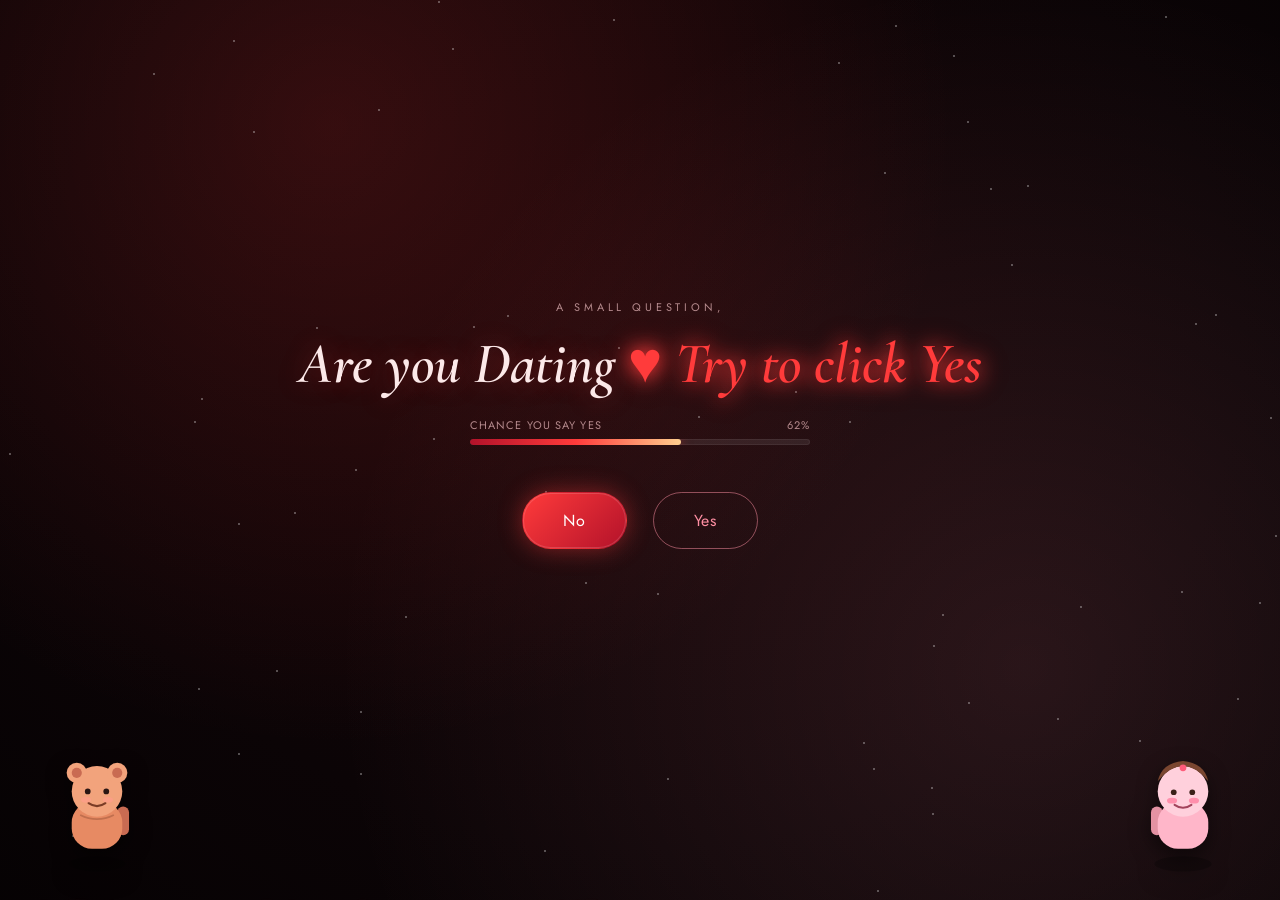
==== craj.html @ 8dfbeb09 "Add files via upload" ====
<!DOCTYPE html>
<html lang="en">
<head>
<meta charset="UTF-8">
<meta name="viewport" content="width=device-width, initial-scale=1.0">
<title>Quantum Love</title>
<link rel="preconnect" href="https://fonts.googleapis.com">
<link href="https://fonts.googleapis.com/css2?family=Great+Vibes&family=Cormorant+Garamond:ital,wght@0,400;0,600;1,500&family=Jost:wght@300;400;500&display=swap" rel="stylesheet">
<style>
  :root{
    --bg: #0b0406;
    --bg-deep: #030102;
    --red-bright: #ff3b3b;
    --red-mid: #b3122a;
    --red-deep: #380007;
    --rose: #ff8fa3;
    --gold: #ffcf8f;
    --ink: #fce9e9;
    --muted: #b58a8d;
  }

  *{ box-sizing: border-box; }

  html, body{
    margin:0; padding:0; width:100%; height:100%;
    background: var(--bg);
    overflow:hidden;
    font-family: 'Jost', sans-serif;
    color: var(--ink);
  }

  .stage{
    position:relative;
    width:100vw; height:100vh;
    overflow:hidden;
  }

  /* ---------- animated ambient backdrop ---------- */
  .backdrop{
    position:absolute; inset:-10%;
    background:
      radial-gradient(circle at 30% 20%, rgba(255,59,59,.16), transparent 45%),
      radial-gradient(circle at 75% 70%, rgba(255,143,163,.12), transparent 50%),
      radial-gradient(ellipse at 50% 40%, #180608 0%, var(--bg) 55%, var(--bg-deep) 100%);
    animation: drift 18s ease-in-out infinite alternate;
    z-index:0;
  }
  @keyframes drift{
    0%{ transform: translate(0,0) scale(1); }
    100%{ transform: translate(-2%, 1.5%) scale(1.06); }
  }

  .stars{ position:absolute; inset:0; z-index:0; }
  .star{
    position:absolute; width:2px; height:2px; border-radius:50%;
    background:#fff; opacity:.4;
    animation: twinkle 3s ease-in-out infinite;
  }
  @keyframes twinkle{
    0%,100%{ opacity:.15; transform:scale(1); }
    50%{ opacity:.85; transform:scale(1.6); }
  }

  /* ---------- floating hearts & embers ---------- */
  .embers{ position:absolute; inset:0; pointer-events:none; z-index:1; }
  .ember{
    position:absolute; bottom:-10px; border-radius:50%;
    background: var(--red-bright); opacity:.5;
    filter: drop-shadow(0 0 4px var(--red-bright));
    animation: rise linear infinite;
  }
  .float-heart{
    position:absolute; bottom:-40px; opacity:0;
    animation: floatUp linear infinite;
    filter: drop-shadow(0 0 6px rgba(255,59,59,.5));
  }
  @keyframes rise{
    from{ transform: translateY(0) translateX(0); opacity:0; }
    10%{ opacity:.7; } 90%{ opacity:.35; }
    to{ transform: translateY(-110vh) translateX(var(--drift,20px)); opacity:0; }
  }
  @keyframes floatUp{
    0%{ transform: translateY(0) rotate(0deg) scale(.6); opacity:0; }
    10%{ opacity:.85; }
    50%{ transform: translateY(-55vh) rotate(var(--rot,20deg)) scale(1); }
    90%{ opacity:.6; }
    100%{ transform: translateY(-105vh) rotate(calc(var(--rot,20deg) * -1)) scale(.8); opacity:0; }
  }

  /* cursor heart trail */
  .trail-heart{
    position:fixed; top:0; left:0; z-index:50; pointer-events:none;
    font-size:14px; color: var(--rose);
    animation: trailFade .9s ease-out forwards;
  }
  @keyframes trailFade{
    0%{ opacity:.9; transform: translate(-50%,-50%) scale(1) translateY(0); }
    100%{ opacity:0; transform: translate(-50%,-50%) scale(.4) translateY(-26px); }
  }

  /* ---------- scenes ---------- */
  .scene{
    position:absolute; inset:0;
    display:flex; align-items:center; justify-content:center;
    z-index:5;
    transition: opacity .7s ease, filter .7s ease;
  }

  .ask-card{ text-align:center; padding: 40px; max-width: 92vw; position:relative; z-index:6; }

  .eyebrow{
    letter-spacing:.35em; text-transform:uppercase; font-size:11px;
    color: var(--muted); margin-bottom:16px;
  }

  .question{
    font-family:'Cormorant Garamond', serif; font-weight:600; font-style:italic;
    font-size: clamp(2rem, 6vw, 3.6rem); line-height:1.15;
    margin: 0 0 20px 0; color: var(--ink);
    text-shadow: 0 0 26px rgba(255,59,59,.35);
  }

  .pulse-heart{
    display:inline-block; color: var(--red-bright);
    animation: beat 1.3s ease-in-out infinite;
    filter: drop-shadow(0 0 10px var(--red-bright));
  }
  @keyframes beat{
    0%,100%{ transform: scale(1); } 25%{ transform: scale(1.18); }
    40%{ transform: scale(.98); } 55%{ transform: scale(1.12); }
  }

  /* love meter */
  .meter-wrap{
    width: min(340px, 70vw); margin: 0 auto 30px auto;
  }
  .meter-label{
    display:flex; justify-content:space-between; font-size:11px;
    letter-spacing:.1em; text-transform:uppercase; color:var(--muted); margin-bottom:6px;
  }
  .meter-track{
    height:6px; border-radius:999px; background: rgba(255,255,255,.08);
    overflow:hidden; box-shadow: inset 0 0 0 1px rgba(255,255,255,.06);
  }
  .meter-fill{
    height:100%; width:62%;
    background: linear-gradient(90deg, var(--red-mid), var(--red-bright), var(--gold));
    border-radius:999px;
    transition: width .5s cubic-bezier(.2,.8,.3,1.2);
    box-shadow: 0 0 12px rgba(255,59,59,.6);
  }

  .choice-area{
    position:relative; display:flex; gap: 26px; justify-content:center; align-items:center; min-height: 90px;
  }

  .btn{
    font-family:'Jost', sans-serif; font-size: 1rem; letter-spacing:.04em;
    padding: 16px 40px; border-radius: 999px; border: 1px solid transparent;
    cursor:pointer; transition: transform .18s ease, box-shadow .18s ease, background .18s ease;
    -webkit-tap-highlight-color: transparent;
  }
  .btn-yes{
    background: linear-gradient(135deg, var(--red-bright), var(--red-mid));
    color: #fff; box-shadow: 0 0 24px rgba(255,59,59,.45), inset 0 0 0 1px rgba(255,255,255,.15);
  }
  .btn-yes:hover{ box-shadow: 0 0 34px rgba(255,59,59,.7); }
  .btn-yes:active{ transform: scale(.97) !important; }
  .btn-no{
    position:relative; background: transparent; color: var(--rose);
    border-color: rgba(255,143,163,.5);
  }
  .btn-no:hover{ background: rgba(255,143,163,.08); }

  #scene-ask.fading{ opacity:0; filter: blur(6px); pointer-events:none; }

  .hint{ margin-top: 18px; font-size: 12px; color: var(--muted); letter-spacing:.06em; min-height: 16px; }

  /* ---------- scene 2: reveal ---------- */
  #scene-reveal{ opacity:0; pointer-events:none; flex-direction:column; }
  #scene-reveal.active{ opacity:1; pointer-events:auto; }

  .heart-holder{ position:relative; }
  canvas#heartCanvas{
    display:block; max-width: 92vw; max-height: 58vh;
    animation: breathe 3.2s ease-in-out infinite;
    transform-origin: center;
  }
  @keyframes breathe{
    0%,100%{ transform: scale(1); filter: drop-shadow(0 0 18px rgba(255,59,59,.35)); }
    50%{ transform: scale(1.035); filter: drop-shadow(0 0 34px rgba(255,59,59,.55)); }
  }
  .sparkle{
    position:absolute; width:5px; height:5px; border-radius:50%;
    background: var(--gold); opacity:0;
    animation: twinkleSparkle 2.6s ease-in-out infinite;
    box-shadow: 0 0 8px var(--gold);
  }
  @keyframes twinkleSparkle{
    0%,100%{ opacity:0; transform:scale(.4); }
    50%{ opacity:1; transform:scale(1.3); }
  }

  .signature-wrap{ text-align:center; margin-top: -10px; }
  .love-text{
    font-family:'Cormorant Garamond', serif; font-style:italic; letter-spacing:.5em;
    font-size: clamp(1.3rem, 4vw, 2rem); color: var(--rose);
    text-shadow: 0 0 18px rgba(255,143,163,.6);
    opacity:0; transform: translateY(8px);
    transition: opacity 1s ease, transform 1s ease; margin: 0;
  }
  .signature{
    font-family:'Great Vibes', cursive; font-size: clamp(2.3rem, 7vw, 3.8rem); color: #fff;
    text-shadow: 0 0 22px rgba(255,255,255,.5), 0 0 46px rgba(255,59,59,.5);
    opacity:0; transform: translateY(10px) scale(.96);
    transition: opacity 1.1s ease .3s, transform 1.1s ease .3s; margin: 4px 0 0 0;
  }
  .revealed .love-text{ opacity:1; transform:none; }
  .revealed .signature{ opacity:1; transform:none; }

  .replay{
    margin-top: 22px; background:none; border: 1px solid rgba(255,255,255,.25);
    color: var(--muted); padding: 10px 26px; border-radius: 999px;
    font-family:'Jost', sans-serif; font-size: 12px; letter-spacing:.15em; text-transform:uppercase;
    cursor:pointer; opacity:0; transition: opacity 1s ease .6s, color .2s ease, border-color .2s ease;
  }
  .revealed .replay{ opacity:1; }
  .replay:hover{ color: var(--ink); border-color: rgba(255,255,255,.6); }

  /* ---------- dolls ---------- */
  .doll{
    position:absolute; bottom: 18px; width: 118px; z-index:4;
    animation: bob 3.2s ease-in-out infinite;
    filter: drop-shadow(0 8px 10px rgba(0,0,0,.5));
    transition: transform .25s ease;
  }
  .doll-left{ left: 3vw; animation-delay: .3s; }
  .doll-right{ right: 3vw; animation-delay: 0s; }
  @keyframes bob{
    0%,100%{ transform: translateY(0) rotate(-1.5deg); }
    50%{ transform: translateY(-9px) rotate(1.5deg); }
  }
  .doll .eye{ animation: blink 4.5s ease-in-out infinite; transform-origin: center; }
  .doll-right .eye{ animation-delay: .6s; }
  @keyframes blink{
    0%, 92%, 100%{ transform: scaleY(1); }
    95%{ transform: scaleY(.1); }
  }
  .doll .arm-wave{
    transform-origin: 78px 62px;
    animation: wave 2.4s ease-in-out infinite;
  }
  @keyframes wave{
    0%,100%{ transform: rotate(0deg); } 25%{ transform: rotate(-18deg); }
    50%{ transform: rotate(6deg); } 75%{ transform: rotate(-12deg); }
  }
  .doll.laugh{ animation: laughBounce .55s ease; }
  @keyframes laughBounce{
    0%{ transform: scale(1) rotate(0); }
    30%{ transform: scale(1.08,.9) rotate(-4deg); }
    60%{ transform: scale(.94,1.1) rotate(4deg); }
    100%{ transform: scale(1) rotate(0); }
  }
  .doll.cheer{ animation: cheerJump .8s ease; }
  @keyframes cheerJump{
    0%{ transform: translateY(0) scale(1); }
    30%{ transform: translateY(-28px) scale(1.06); }
    55%{ transform: translateY(0) scale(.97,1.05); }
    75%{ transform: translateY(-10px) scale(1.02); }
    100%{ transform: translateY(0) scale(1); }
  }
  @media (max-width: 640px){
    .doll{ width: 82px; bottom: 8px; }
  }

  /* ---------- confetti ---------- */
  .confetti-piece{
    position:fixed; top:-20px; z-index:40; pointer-events:none;
    animation: confettiFall linear forwards;
  }
  @keyframes confettiFall{
    0%{ transform: translateY(0) rotate(0deg); opacity:1; }
    100%{ transform: translateY(105vh) rotate(600deg); opacity:.9; }
  }

  @media (prefers-reduced-motion: reduce){
    .pulse-heart, .ember, .float-heart, .backdrop, .star, canvas#heartCanvas,
    .doll, .doll .eye, .doll .arm-wave{ animation: none !important; }
  }
</style>
</head>
<body>

<div class="stage" id="stage">
  <div class="backdrop"></div>
  <div class="stars" id="stars"></div>
  <div class="embers" id="embers"></div>

  <!-- SCENE 1 : the question -->
  <section class="scene" id="scene-ask">

    <!-- cute dolls -->
    <svg class="doll doll-left" id="dollLeft" viewBox="0 0 140 150" xmlns="http://www.w3.org/2000/svg">
      <ellipse cx="70" cy="128" rx="34" ry="9" fill="#000" opacity=".25"/>
      <g class="arm-wave">
        <rect x="94" y="60" width="14" height="34" rx="7" fill="#c96b52"/>
      </g>
      <rect x="40" y="55" width="60" height="55" rx="24" fill="#e78a63"/>
      <circle cx="70" cy="42" r="30" fill="#f2a37c"/>
      <circle cx="46" cy="20" r="12" fill="#f2a37c"/>
      <circle cx="94" cy="20" r="12" fill="#f2a37c"/>
      <circle cx="46" cy="20" r="6" fill="#c96b52"/>
      <circle cx="94" cy="20" r="6" fill="#c96b52"/>
      <g class="eye"><circle cx="59" cy="42" r="3.4" fill="#2a1613"/></g>
      <g class="eye"><circle cx="81" cy="42" r="3.4" fill="#2a1613"/></g>
      <ellipse cx="57" cy="52" rx="6" ry="3.4" fill="#ff9d8a" opacity=".7"/>
      <ellipse cx="83" cy="52" rx="6" ry="3.4" fill="#ff9d8a" opacity=".7"/>
      <path d="M60 56 Q70 63 80 56" stroke="#7a3c26" stroke-width="2.4" fill="none" stroke-linecap="round"/>
      <path d="M50 70 Q70 80 90 70" stroke="#7a3c26" stroke-width="2" fill="none" opacity=".35"/>
    </svg>

    <svg class="doll doll-right" id="dollRight" viewBox="0 0 140 150" xmlns="http://www.w3.org/2000/svg">
      <ellipse cx="70" cy="128" rx="34" ry="9" fill="#000" opacity=".25"/>
      <g class="arm-wave" style="transform-origin:46px 62px;">
        <rect x="32" y="60" width="14" height="34" rx="7" fill="#e492a3"/>
      </g>
      <rect x="40" y="55" width="60" height="55" rx="24" fill="#ffb6c9"/>
      <circle cx="70" cy="42" r="30" fill="#ffd0dc"/>
      <path d="M40 30 Q70 -6 100 30 Q95 8 70 6 Q45 8 40 30Z" fill="#7a4630"/>
      <g class="eye"><circle cx="59" cy="43" r="3.4" fill="#3a2018"/></g>
      <g class="eye"><circle cx="81" cy="43" r="3.4" fill="#3a2018"/></g>
      <ellipse cx="57" cy="53" rx="6" ry="3.4" fill="#ff7fa0" opacity=".8"/>
      <ellipse cx="83" cy="53" rx="6" ry="3.4" fill="#ff7fa0" opacity=".8"/>
      <path d="M60 58 Q70 65 80 58" stroke="#a2445c" stroke-width="2.4" fill="none" stroke-linecap="round"/>
      <circle cx="70" cy="14" r="4" fill="#ff5b7a"/>
    </svg>

    <div class="ask-card">
      <div class="eyebrow">a small question,</div>
      <h1 class="question">Are you Dating <span class="pulse-heart">♥ Try to click Yes</span></h1>

      <div class="meter-wrap">
        <div class="meter-label"><span>chance you say yes</span><span id="meterPct">62%</span></div>
        <div class="meter-track"><div class="meter-fill" id="meterFill"></div></div>
      </div>

      <div class="choice-area" id="choiceArea">
        <button class="btn btn-yes" id="yesBtn">No</button>
        <button class="btn btn-no" id="noBtn">Yes</button>
      </div>
      <div class="hint" id="hint">&nbsp;</div>
    </div>
  </section>

  <!-- SCENE 2 : the reveal -->
  <section class="scene" id="scene-reveal">
    <div class="heart-holder" id="heartHolder">
      <canvas id="heartCanvas" width="700" height="620"></canvas>
    </div>
    <div class="signature-wrap">
      <p class="love-text">L&nbsp;O&nbsp;V&nbsp;E</p>
      <p class="signature">craj</p>
      <button class="replay" id="replayBtn">Play again</button>
    </div>
  </section>
</div>

<script>
/* ================= starfield ================= */
(function stars(){
  const field = document.getElementById('stars');
  for(let i=0;i<60;i++){
    const s = document.createElement('div');
    s.className='star';
    s.style.left = Math.random()*100+'vw';
    s.style.top = Math.random()*100+'vh';
    s.style.animationDelay = (Math.random()*3)+'s';
    s.style.animationDuration = (2.2+Math.random()*2.4)+'s';
    field.appendChild(s);
  }
})();

/* ================= ambient embers + floating hearts ================= */
(function emberField(){
  const field = document.getElementById('embers');
  for(let i=0;i<22;i++){
    const e = document.createElement('div');
    e.className = 'ember';
    e.style.left = Math.random()*100+'vw';
    e.style.animationDuration = (6+Math.random()*7)+'s';
    e.style.animationDelay = (Math.random()*8)+'s';
    e.style.setProperty('--drift', (Math.random()*60-30)+'px');
    e.style.width = e.style.height = (1.5+Math.random()*2.5)+'px';
    field.appendChild(e);
  }
  for(let i=0;i<12;i++){
    const h = document.createElement('div');
    h.className='float-heart';
    h.innerHTML = '♥';
    h.style.left = Math.random()*100+'vw';
    h.style.fontSize = (10+Math.random()*16)+'px';
    h.style.color = Math.random()>.5 ? 'var(--red-bright)' : 'var(--rose)';
    h.style.animationDuration = (10+Math.random()*10)+'s';
    h.style.animationDelay = (Math.random()*10)+'s';
    h.style.setProperty('--rot', (Math.random()*40-20)+'deg');
    field.appendChild(h);
  }
})();

/* ================= cursor heart trail ================= */
let lastTrail = 0;
document.addEventListener('pointermove', (e) => {
  const now = performance.now();
  if(now - lastTrail < 60) return;
  lastTrail = now;
  const t = document.createElement('div');
  t.className='trail-heart';
  t.textContent='♥';
  t.style.left = e.clientX+'px';
  t.style.top = e.clientY+'px';
  document.body.appendChild(t);
  setTimeout(()=>t.remove(), 900);
});

/* ================= the "No" button dodge game ================= */
const noBtn = document.getElementById('noBtn');
const yesBtn = document.getElementById('yesBtn');
const hint = document.getElementById('hint');
const meterFill = document.getElementById('meterFill');
const meterPct = document.getElementById('meterPct');
const dollLeft = document.getElementById('dollLeft');
const dollRight = document.getElementById('dollRight');

const dodgeLines = [
  "not so fast…",
  "nice try",
  "you can't click that",
  "keep trying!",
  "almost… nope",
  "this button doesn't want to be clicked",
  "the dolls are laughing at you",
  "yes is right there though"
];
let dodgeCount = 0;
let meterValue = 62;
let noIsFixed = false;

function bounceDolls(){
  [dollLeft, dollRight].forEach(d=>{
    d.classList.remove('laugh');
    void d.offsetWidth; // restart animation
    d.classList.add('laugh');
  });
}

function dodge(){
  dodgeCount++;

  if(!noIsFixed){
    const rect = noBtn.getBoundingClientRect();
    noBtn.style.position = 'fixed';
    noBtn.style.left = rect.left + 'px';
    noBtn.style.top = rect.top + 'px';
    noBtn.style.margin = '0';
    noBtn.style.zIndex = 20;
    noIsFixed = true;
  }

  const margin = 24;
  const w = noBtn.offsetWidth;
  const h = noBtn.offsetHeight;
  const maxX = window.innerWidth - w - margin;
  const maxY = window.innerHeight - h - margin;
  const x = margin + Math.random() * Math.max(0, maxX - margin);
  const y = margin + Math.random() * Math.max(0, maxY - margin);

  noBtn.style.left = x + 'px';
  noBtn.style.top = y + 'px';

  const growYes = Math.min(1.5, 1 + dodgeCount * 0.045);
  yesBtn.style.transform = `scale(${growYes})`;
  const shrinkNo = Math.max(0.55, 1 - dodgeCount * 0.03);
  noBtn.style.transform = `scale(${shrinkNo})`;

  meterValue = Math.min(99, meterValue + 3.5);
  meterFill.style.width = meterValue + '%';
  meterPct.textContent = Math.round(meterValue) + '%';

  hint.textContent = dodgeLines[Math.min(dodgeCount-1, dodgeLines.length-1)];
  bounceDolls();
}

noBtn.addEventListener('mouseenter', dodge);
noBtn.addEventListener('click', (e) => { e.preventDefault(); dodge(); });
noBtn.addEventListener('touchstart', (e) => { e.preventDefault(); dodge(); }, { passive:false });

/* ================= confetti ================= */
function burstConfetti(){
  const colors = ['#ff3b3b','#ff8fa3','#ffcf8f','#ffffff','#b3122a'];
  const n = 60;
  for(let i=0;i<n;i++){
    const c = document.createElement('div');
    c.className='confetti-piece';
    const size = 6 + Math.random()*7;
    const isRound = Math.random() > .5;
    c.style.left = Math.random()*100+'vw';
    c.style.width = size+'px';
    c.style.height = (isRound? size : size*1.6)+'px';
    c.style.background = colors[Math.floor(Math.random()*colors.length)];
    c.style.borderRadius = isRound ? '50%' : '2px';
    c.style.animationDuration = (2.6+Math.random()*2)+'s';
    c.style.animationDelay = (Math.random()*.6)+'s';
    document.body.appendChild(c);
    setTimeout(()=>c.remove(), 5200);
  }
}

/* ================= scene transition ================= */
const sceneAsk = document.getElementById('scene-ask');
const sceneReveal = document.getElementById('scene-reveal');

yesBtn.addEventListener('click', () => {
  sceneAsk.classList.add('fading');
  dollLeft.classList.add('cheer');
  dollRight.classList.add('cheer');
  burstConfetti();
  setTimeout(() => {
    sceneReveal.classList.add('active');
    drawHeart();
  }, 500);
});

document.getElementById('replayBtn').addEventListener('click', () => {
  sceneReveal.classList.remove('active','revealed');
  sceneAsk.classList.remove('fading');
  dodgeCount = 0; meterValue = 62; noIsFixed = false;
  meterFill.style.width = '62%'; meterPct.textContent = '62%';
  noBtn.style.position = ''; noBtn.style.left = ''; noBtn.style.top = ''; noBtn.style.transform = '';
  yesBtn.style.transform = '';
  hint.textContent = '\u00A0';
  document.getElementById('heartCanvas').getContext('2d').clearRect(0,0,700,620);
  document.querySelectorAll('.sparkle').forEach(s=>s.remove());
});

/* ================= woven heart animation (canvas) ================= */
function heartPoint(t, scale){
  const x = 16 * Math.pow(Math.sin(t), 3);
  const y = 13*Math.cos(t) - 5*Math.cos(2*t) - 2*Math.cos(3*t) - Math.cos(4*t);
  return [x*scale, y*scale];
}
function lerpColor(c1, c2, f){
  return [
    Math.round(c1[0] + (c2[0]-c1[0])*f),
    Math.round(c1[1] + (c2[1]-c1[1])*f),
    Math.round(c1[2] + (c2[2]-c1[2])*f)
  ];
}

function spawnSparkles(){
  const holder = document.getElementById('heartHolder');
  const rect = holder.getBoundingClientRect();
  for(let i=0;i<16;i++){
    const s = document.createElement('div');
    s.className='sparkle';
    const angle = Math.random()*Math.PI*2;
    const radius = 90 + Math.random()*130;
    const cx = rect.width/2 + Math.cos(angle)*radius;
    const cy = rect.height/2 + Math.sin(angle)*radius*0.9;
    s.style.left = cx+'px';
    s.style.top = cy+'px';
    s.style.animationDelay = (Math.random()*2.4)+'s';
    s.style.animationDuration = (1.8+Math.random()*2)+'s';
    holder.appendChild(s);
  }
}

function drawHeart(){
  const canvas = document.getElementById('heartCanvas');
  const ctx = canvas.getContext('2d');
  ctx.clearRect(0,0,canvas.width, canvas.height);

  const cx = canvas.width/2;
  const cy = canvas.height/2 - 10;
  const SCALE = 11;
  const LAYERS = 45;
  const MAX_ROT = 26 * Math.PI/180;
  const STEPS = 200;
  const bright = [255,59,59];
  const deep = [45,0,4];

  let layer = 0;
  function drawLayer(){
    if(layer >= LAYERS){
      sceneReveal.classList.add('revealed');
      spawnSparkles();
      return;
    }
    const frac = layer/(LAYERS-1);
    const rot = -MAX_ROT + 2*MAX_ROT*frac;
    const col = lerpColor(bright, deep, frac);

    ctx.beginPath();
    for(let i=0;i<=STEPS;i++){
      const t = (i/STEPS) * Math.PI * 2;
      let [x,y] = heartPoint(t, SCALE);
      const xr = x*Math.cos(rot) - y*Math.sin(rot);
      const yr = x*Math.sin(rot) + y*Math.cos(rot);
      const px = cx + xr;
      const py = cy - yr + 30;
      if(i===0) ctx.moveTo(px,py); else ctx.lineTo(px,py);
    }
    ctx.strokeStyle = `rgba(${col[0]},${col[1]},${col[2]}, 0.9)`;
    ctx.lineWidth = 1.4;
    ctx.shadowColor = `rgba(255,59,59,0.35)`;
    ctx.shadowBlur = 6;
    ctx.stroke();

    layer++;
    requestAnimationFrame(drawLayer);
  }
  drawLayer();
}
</script>

</body>
</html>
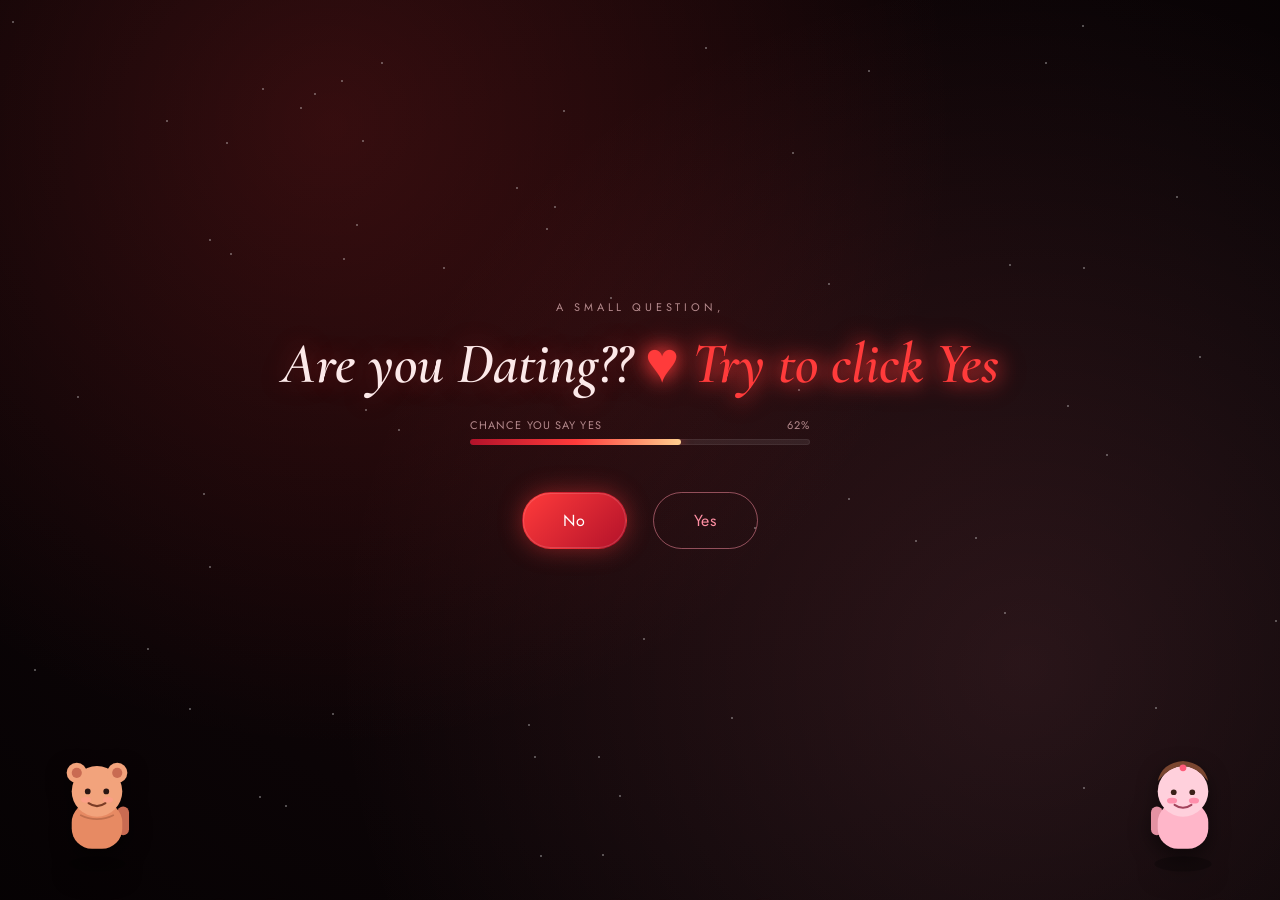
==== commit e7cff702: "Update fmt.Println output to 'Goodbye World'" ====
--- a/craj.html
+++ b/craj.html
@@ -337,7 +337,7 @@
 
     <div class="ask-card">
       <div class="eyebrow">a small question,</div>
-      <h1 class="question">Are you Dating <span class="pulse-heart">♥ Try to click Yes</span></h1>
+      <h1 class="question">Are you Dating?? <span class="pulse-heart">♥ Try to click Yes</span></h1>
 
       <div class="meter-wrap">
         <div class="meter-label"><span>chance you say yes</span><span id="meterPct">62%</span></div>
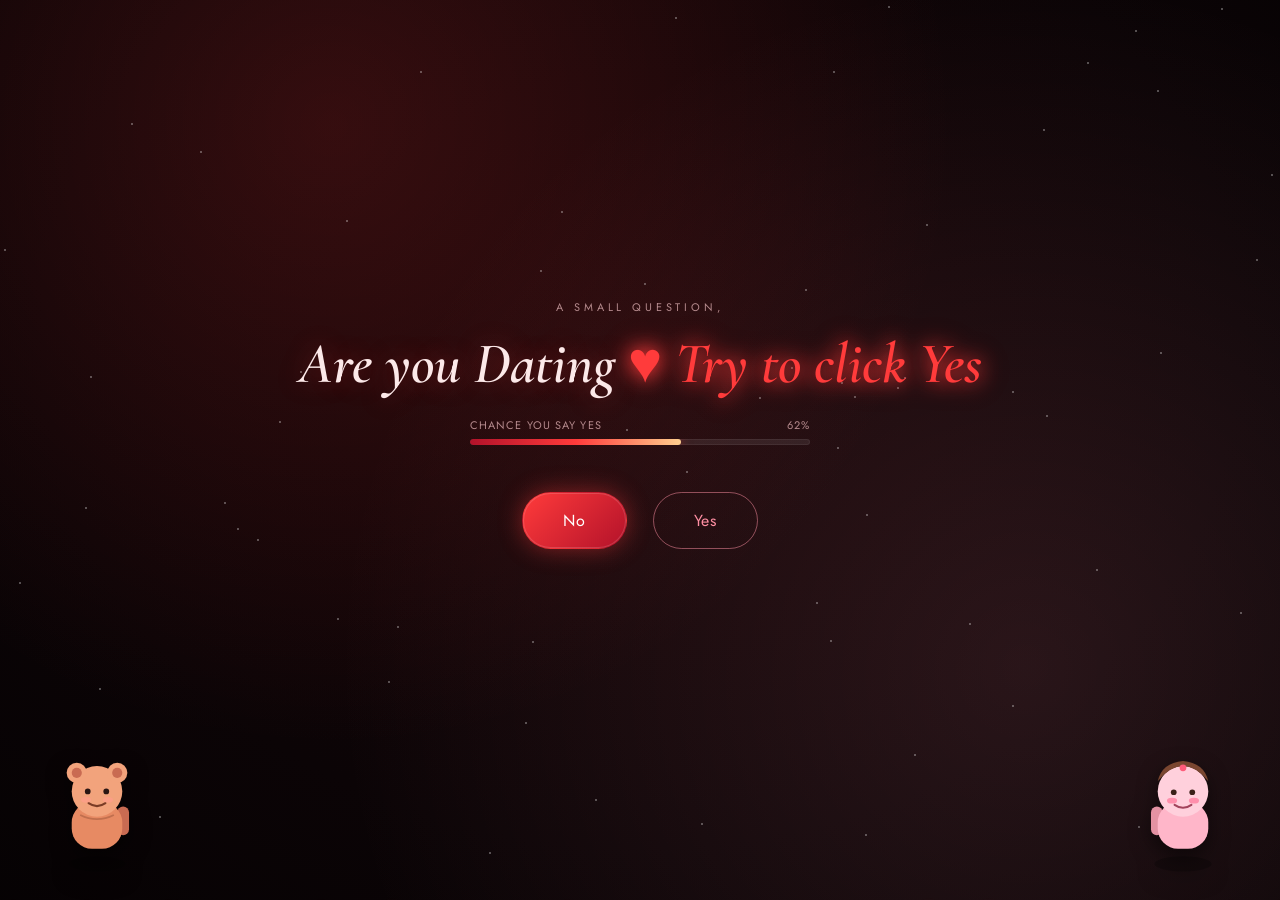
==== commit 76bf86c6: "Update print statement from 'Hello' to 'Goodbye'" ====
--- a/craj.html
+++ b/craj.html
@@ -337,7 +337,7 @@
 
     <div class="ask-card">
       <div class="eyebrow">a small question,</div>
-      <h1 class="question">Are you Dating?? <span class="pulse-heart">♥ Try to click Yes</span></h1>
+      <h1 class="question">Are you Dating <span class="pulse-heart">♥ Try to click Yes</span></h1>
 
       <div class="meter-wrap">
         <div class="meter-label"><span>chance you say yes</span><span id="meterPct">62%</span></div>
